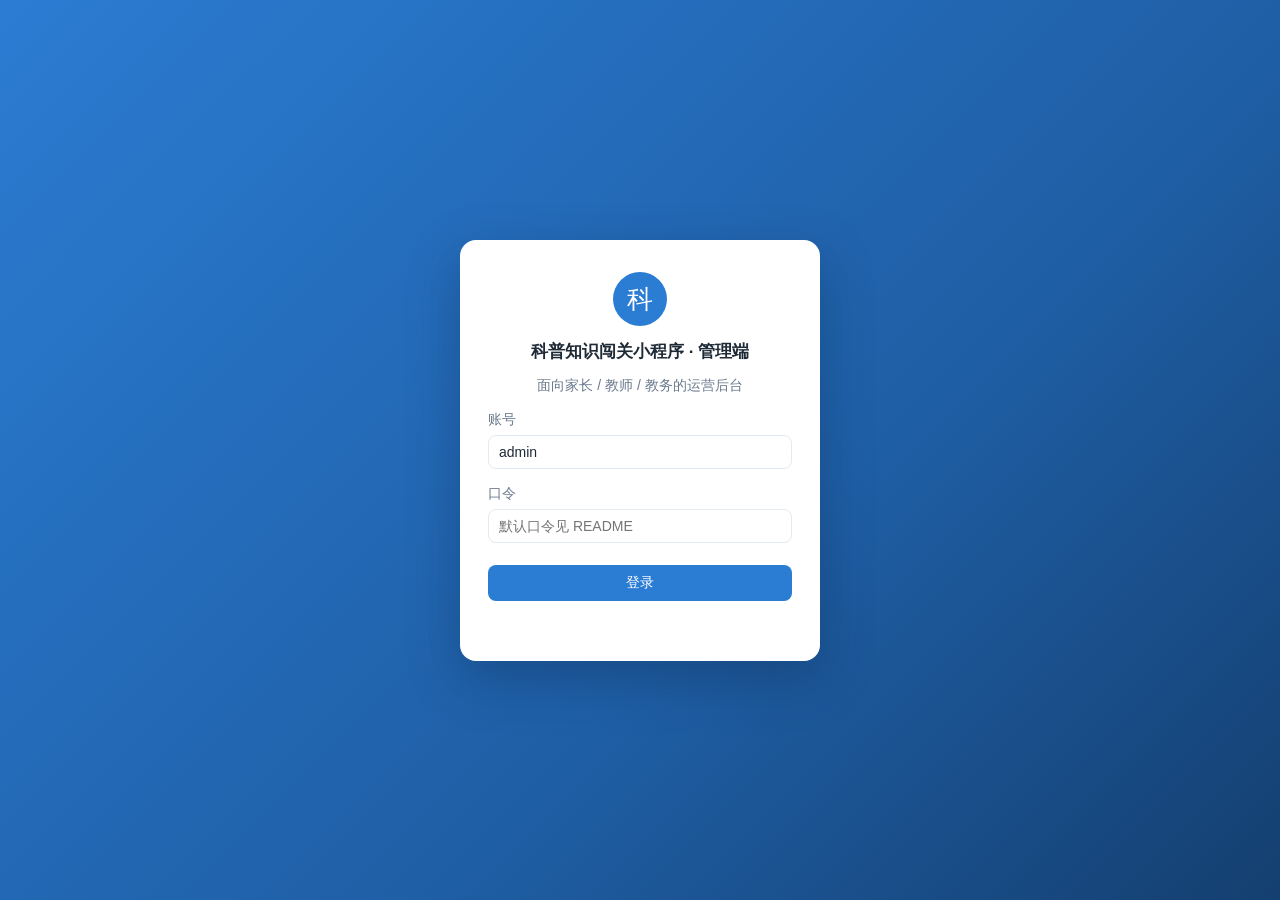
==== admin/index.html @ d108451b "﻿feat: 中小学生科普知识闯关小程序（毕业设计成品） 完整交付一套可运行的科普学习系统，含微信小程序学生端、Web 管理端、 FastAPI 服务端、论文正文与插图，以及可重复运行的接口冒烟测试。" ====
<!DOCTYPE html>
<html lang="zh-CN">
<head>
<meta charset="utf-8">
<meta name="viewport" content="width=device-width, initial-scale=1">
<title>科普知识闯关小程序 · 管理端</title>
<link rel="stylesheet" href="assets/admin.css">
</head>
<body>
<!-- 登录层 -->
<div id="login-layer" class="login-layer">
  <form id="login-form" class="login-card" autocomplete="off">
    <div class="login-logo">科</div>
    <h1>科普知识闯关小程序 · 管理端</h1>
    <p class="muted">面向家长 / 教师 / 教务的运营后台</p>
    <label>账号<input id="username" type="text" value="admin" required></label>
    <label>口令<input id="password" type="password" placeholder="默认口令见 README" required></label>
    <button class="btn btn-primary" type="submit">登录</button>
    <p id="login-msg" class="msg"></p>
  </form>
</div>

<!-- 主体 -->
<div id="app" class="app hidden">
  <aside class="sidebar">
    <div class="brand"><span class="brand-dot"></span> 闯关后台</div>
    <nav class="nav">
      <a href="#/dashboard" data-view="dashboard" class="active">运行看板</a>
      <a href="#/questions" data-view="questions">题库资源池</a>
      <a href="#/users" data-view="users">用户管理</a>
      <a href="#/sessions" data-view="sessions">闯关记录</a>
      <a href="#/logs" data-view="logs">操作日志</a>
    </nav>
    <div class="sidebar-foot">
      <span id="admin-name" class="muted"></span>
      <button id="logout" class="btn btn-ghost btn-sm">退出</button>
    </div>
  </aside>

  <main class="main">
    <!-- 运行看板 -->
    <section id="view-dashboard" class="view">
      <header class="view-head">
        <h2>运行看板</h2>
        <button class="btn btn-ghost btn-sm" onclick="Admin.loadDashboard()">刷新</button>
      </header>
      <div id="cards" class="cards"></div>
      <div class="panel">
        <div class="panel-head"><h3>近 7 天闯关量</h3></div>
        <div id="trend" class="trend"></div>
      </div>
      <div class="panel">
        <div class="panel-head"><h3>薄弱知识点 TOP 8</h3></div>
        <div id="weak" class="chips"></div>
      </div>
    </section>

    <!-- 题库资源池 -->
    <section id="view-questions" class="view hidden">
      <header class="view-head">
        <h2>题库资源池</h2>
        <div class="tools">
          <input id="q-keyword" class="input" placeholder="按题干 / 知识点搜索">
          <button class="btn btn-primary btn-sm" onclick="Admin.openQuestion()">新增题目</button>
        </div>
      </header>
      <p class="tip">资源池中的题目会在出题时被优先命中；未启用大模型 Key 时，它就是出题的主要来源。</p>
      <div class="panel"><table id="q-table" class="table"></table></div>
      <div id="q-pager" class="pager"></div>
    </section>

    <!-- 用户管理 -->
    <section id="view-users" class="view hidden">
      <header class="view-head">
        <h2>用户管理</h2>
        <div class="tools"><input id="u-keyword" class="input" placeholder="按昵称 / openid 搜索">
          <button class="btn btn-ghost btn-sm" onclick="Admin.loadUsers(1)">搜索</button></div>
      </header>
      <div class="panel"><table id="u-table" class="table"></table></div>
      <div id="u-pager" class="pager"></div>
    </section>

    <!-- 闯关记录 -->
    <section id="view-sessions" class="view hidden">
      <header class="view-head"><h2>闯关记录</h2>
        <button class="btn btn-ghost btn-sm" onclick="Admin.loadSessions(1)">刷新</button></header>
      <div class="panel"><table id="s-table" class="table"></table></div>
      <div id="s-pager" class="pager"></div>
    </section>

    <!-- 操作日志 -->
    <section id="view-logs" class="view hidden">
      <header class="view-head"><h2>操作日志</h2>
        <button class="btn btn-ghost btn-sm" onclick="Admin.loadLogs()">刷新</button></header>
      <div class="panel"><table id="l-table" class="table"></table></div>
    </section>
  </main>
</div>

<!-- 题目编辑弹层 -->
<div id="modal" class="modal hidden">
  <div class="modal-card">
    <div class="modal-head"><h3 id="modal-title">新增题目</h3>
      <button class="btn btn-ghost btn-sm" onclick="Admin.closeModal()">关闭</button></div>
    <div class="form-row">
      <label>主题<select id="f-theme">
        <option>天文</option><option>地理</option><option>生物</option>
        <option>物理</option><option>化学</option><option>科技</option><option>通用</option>
      </select></label>
      <label>学段<select id="f-grade">
        <option value="primary_low">小学低年级</option>
        <option value="primary_high" selected>小学高年级</option>
        <option value="junior">初中</option>
      </select></label>
      <label>难度<select id="f-difficulty">
        <option value="1">易</option><option value="2" selected>中</option><option value="3">难</option>
      </select></label>
    </div>
    <label class="block">题干<textarea id="f-stem" rows="2" placeholder="题干不超过 40 字（小学高年级）"></textarea></label>
    <label class="block">选项（每行一个，第一行为默认正确答案）<textarea id="f-options" rows="4"
      placeholder="选项A&#10;选项B&#10;选项C&#10;选项D"></textarea></label>
    <div class="form-row">
      <label>正确答案<select id="f-answer"></select></label>
      <label>知识点<input id="f-kp" type="text" placeholder="如：月球运动"></label>
      <label>状态<select id="f-enabled"><option value="1">启用</option><option value="0">停用</option></select></label>
    </div>
    <label class="block">解析<textarea id="f-analysis" rows="2" placeholder="用一句话讲清楚为什么"></textarea></label>
    <p id="modal-msg" class="msg"></p>
    <div class="modal-foot"><button class="btn btn-primary" onclick="Admin.saveQuestion()">保存</button></div>
  </div>
</div>

<script src="assets/admin.js"></script>
</body>
</html>
---- admin/assets/admin.css ----
/* 管理端样式：零依赖手写 CSS，不引入任何前端框架与外部字体 */
:root {
  --c-primary: #2b7cd3;
  --c-primary-dark: #1f5fa6;
  --c-ink: #1f2a37;
  --c-sub: #6b7a8d;
  --c-line: #e4eaf1;
  --c-bg: #f4f7fb;
  --c-card: #ffffff;
  --c-warn: #e8833a;
  --c-ok: #2e9e6b;
  --r: 10px;
}

* { box-sizing: border-box; }

body {
  margin: 0;
  font-family: "Microsoft YaHei", "PingFang SC", "Hiragino Sans GB", sans-serif;
  background: var(--c-bg);
  color: var(--c-ink);
  font-size: 14px;
}

.hidden { display: none !important; }
.muted { color: var(--c-sub); }

/* ---------- 登录层 ---------- */
.login-layer {
  position: fixed; inset: 0; display: flex; align-items: center; justify-content: center;
  background: linear-gradient(135deg, #2b7cd3 0%, #1f5fa6 60%, #143f70 100%);
}
.login-card {
  width: 360px; background: var(--c-card); border-radius: 16px; padding: 32px 28px;
  box-shadow: 0 18px 50px rgba(12, 40, 76, .35); text-align: center;
}
.login-logo {
  width: 54px; height: 54px; margin: 0 auto 14px; border-radius: 50%;
  background: var(--c-primary); color: #fff; font-size: 26px; line-height: 54px;
}
.login-card h1 { font-size: 17px; margin: 0 0 4px; }
.login-card label { display: block; text-align: left; margin: 16px 0 0; color: var(--c-sub); }
.login-card input { width: 100%; margin-top: 6px; }
.login-card .btn { width: 100%; margin-top: 22px; }
.msg { min-height: 18px; margin: 10px 0 0; color: var(--c-warn); font-size: 13px; }

/* ---------- 布局 ---------- */
.app { display: flex; min-height: 100vh; }
.sidebar {
  width: 210px; flex: 0 0 210px; background: #16324f; color: #d8e4f2;
  display: flex; flex-direction: column; padding: 18px 0;
}
.brand { font-size: 16px; font-weight: 700; padding: 0 20px 18px; color: #fff; }
.brand-dot {
  display: inline-block; width: 9px; height: 9px; border-radius: 50%;
  background: #ffca28; margin-right: 7px;
}
.nav { display: flex; flex-direction: column; }
.nav a {
  color: #b9cbe0; text-decoration: none; padding: 11px 20px; font-size: 14px;
  border-left: 3px solid transparent;
}
.nav a:hover { background: #1d3f63; color: #fff; }
.nav a.active { background: #1d3f63; color: #fff; border-left-color: #ffca28; }
.sidebar-foot {
  margin-top: auto; padding: 14px 20px 0; display: flex; align-items: center;
  justify-content: space-between; border-top: 1px solid #24466c;
}
.main { flex: 1; padding: 22px 26px 40px; min-width: 0; }
.view-head { display: flex; align-items: center; justify-content: space-between; margin-bottom: 14px; }
.view-head h2 { font-size: 19px; margin: 0; }
.tools { display: flex; gap: 8px; }
.tip { color: var(--c-sub); font-size: 13px; margin: -4px 0 14px; }

/* ---------- 控件 ---------- */
input, select, textarea {
  font-family: inherit; font-size: 14px; color: var(--c-ink);
  padding: 8px 10px; border: 1px solid var(--c-line); border-radius: 8px;
  background: #fff; outline: none;
}
input:focus, select:focus, textarea:focus { border-color: var(--c-primary); }
.input { min-width: 220px; }
.btn {
  border: 1px solid transparent; border-radius: 8px; padding: 8px 16px;
  font-size: 14px; cursor: pointer; font-family: inherit;
}
.btn-primary { background: var(--c-primary); color: #fff; }
.btn-primary:hover { background: var(--c-primary-dark); }
.btn-ghost { background: #fff; border-color: var(--c-line); color: var(--c-ink); }
.btn-ghost:hover { border-color: var(--c-primary); color: var(--c-primary); }
.btn-sm { padding: 5px 12px; font-size: 13px; }
.btn-danger { background: #fff; border-color: #f0c4c4; color: #c0392b; }
.btn-danger:hover { background: #fdf3f3; }

/* ---------- 看板 ---------- */
.cards { display: grid; grid-template-columns: repeat(auto-fill, minmax(190px, 1fr)); gap: 14px; margin-bottom: 20px; }
.card {
  background: var(--c-card); border-radius: var(--r); padding: 16px 18px;
  border: 1px solid var(--c-line);
}
.card .k { color: var(--c-sub); font-size: 13px; }
.card .v { font-size: 26px; font-weight: 700; margin-top: 8px; }
.card .s { color: var(--c-sub); font-size: 12px; margin-top: 6px; }
.panel { background: var(--c-card); border: 1px solid var(--c-line); border-radius: var(--r); padding: 16px 18px; margin-bottom: 18px; }
.panel-head { display: flex; align-items: center; justify-content: space-between; margin-bottom: 12px; }
.panel-head h3 { font-size: 15px; margin: 0; }
.trend { display: flex; align-items: flex-end; gap: 12px; height: 140px; padding-top: 8px; }
.trend .bar-wrap { flex: 1; display: flex; flex-direction: column; justify-content: flex-end; align-items: center; height: 100%; }
.trend .bar { width: 60%; background: linear-gradient(180deg, #4f9ee6, #2b7cd3); border-radius: 6px 6px 0 0; min-height: 3px; }
.trend .lbl { font-size: 12px; color: var(--c-sub); margin-top: 6px; }
.trend .num { font-size: 12px; color: var(--c-primary); font-weight: 700; }
.chips { display: flex; flex-wrap: wrap; gap: 8px; }
.chip {
  background: #fdf1e7; color: #a85a1c; border-radius: 999px; padding: 5px 12px; font-size: 13px;
}

/* ---------- 表格 ---------- */
.table { width: 100%; border-collapse: collapse; font-size: 13.5px; }
.table th, .table td { text-align: left; padding: 10px 10px; border-bottom: 1px solid var(--c-line); vertical-align: top; }
.table th { color: var(--c-sub); font-weight: 600; background: #fafcfe; }
.table tr:hover td { background: #fafcfe; }
.table .stem { max-width: 420px; }
.tag { display: inline-block; padding: 2px 9px; border-radius: 999px; font-size: 12px; background: #eef4fb; color: var(--c-primary); }
.tag-ok { background: #eaf7f0; color: var(--c-ok); }
.tag-off { background: #f4f5f7; color: var(--c-sub); }
.tag-warn { background: #fdf1e7; color: var(--c-warn); }
.pager { display: flex; gap: 8px; align-items: center; }
.pager button { border: 1px solid var(--c-line); background: #fff; border-radius: 8px; padding: 5px 12px; cursor: pointer; }
.pager button:disabled { color: #b9c2ce; cursor: not-allowed; }

/* ---------- 弹层 ---------- */
.modal { position: fixed; inset: 0; background: rgba(16, 32, 50, .48); display: flex; align-items: center; justify-content: center; padding: 20px; }
.modal-card { width: 620px; max-height: 90vh; overflow: auto; background: #fff; border-radius: 14px; padding: 20px 22px; }
.modal-head { display: flex; align-items: center; justify-content: space-between; margin-bottom: 14px; }
.modal-head h3 { margin: 0; font-size: 16px; }
.form-row { display: flex; gap: 14px; flex-wrap: wrap; margin-bottom: 12px; }
.form-row label { display: flex; flex-direction: column; gap: 6px; color: var(--c-sub); font-size: 13px; flex: 1; min-width: 140px; }
label.block { display: flex; flex-direction: column; gap: 6px; color: var(--c-sub); font-size: 13px; margin-bottom: 12px; }
label.block textarea { width: 100%; resize: vertical; }
.modal-foot { text-align: right; }
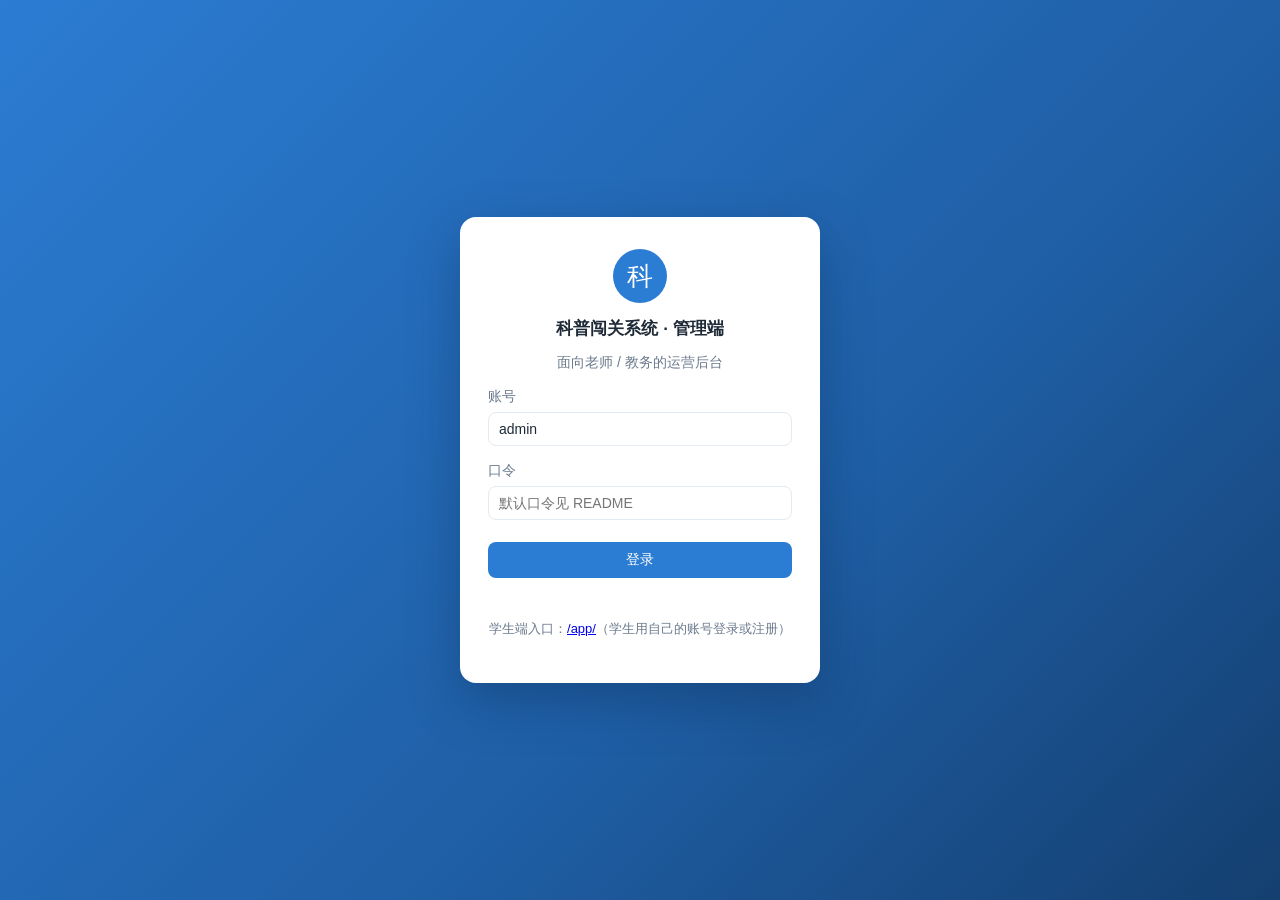
==== commit 9731c318: "（本次通过 GitHub API 上传，合并以下 8 个本地提交） ﻿学生账号体系 + 管理端答题详情分类面板，并修掉「错题收录不了」  学生端 - 入口页由「静默建游客账号」改成显式的登录 / 注册" ====
--- a/admin/index.html
+++ b/admin/index.html
@@ -5,18 +5,22 @@
 <meta name="viewport" content="width=device-width, initial-scale=1">
 <title>科普知识闯关小程序 · 管理端</title>
 <link rel="stylesheet" href="assets/admin.css">
+<script>window.APP_BASE = '/app/';</script>
 </head>
 <body>
 <!-- 登录层 -->
 <div id="login-layer" class="login-layer">
   <form id="login-form" class="login-card" autocomplete="off">
     <div class="login-logo">科</div>
-    <h1>科普知识闯关小程序 · 管理端</h1>
-    <p class="muted">面向家长 / 教师 / 教务的运营后台</p>
+    <h1>科普闯关系统 · 管理端</h1>
+    <p class="muted">面向老师 / 教务的运营后台</p>
     <label>账号<input id="username" type="text" value="admin" required></label>
     <label>口令<input id="password" type="password" placeholder="默认口令见 README" required></label>
     <button class="btn btn-primary" type="submit">登录</button>
     <p id="login-msg" class="msg"></p>
+    <p class="muted" style="margin-top:14px;font-size:13px">
+      学生端入口：<a href="/app/">/app/</a>（学生用自己的账号登录或注册）
+    </p>
   </form>
 </div>
 
@@ -60,11 +64,19 @@
       <header class="view-head">
         <h2>题库资源池</h2>
         <div class="tools">
+          <select id="q-grade" class="input" onchange="Admin.reloadQuestions()">
+            <option value="">全部学段</option>
+            <option value="primary_low">小学低年级</option>
+            <option value="primary_high">小学高年级</option>
+            <option value="junior">初中</option>
+          </select>
+          <select id="q-theme" class="input" onchange="Admin.reloadQuestions()"></select>
           <input id="q-keyword" class="input" placeholder="按题干 / 知识点搜索">
           <button class="btn btn-primary btn-sm" onclick="Admin.openQuestion()">新增题目</button>
         </div>
       </header>
-      <p class="tip">资源池中的题目会在出题时被优先命中；未启用大模型 Key 时，它就是出题的主要来源。</p>
+      <p class="tip">资源池按<b>主题 + 学段</b>分开管理：低年级与初中的题不能混用，
+        出题时会按学生当前学段过滤；未启用大模型 Key 时，它就是出题的主要来源。</p>
       <div class="panel"><table id="q-table" class="table"></table></div>
       <div id="q-pager" class="pager"></div>
     </section>
@@ -73,7 +85,7 @@
     <section id="view-users" class="view hidden">
       <header class="view-head">
         <h2>用户管理</h2>
-        <div class="tools"><input id="u-keyword" class="input" placeholder="按昵称 / openid 搜索">
+        <div class="tools"><input id="u-keyword" class="input" placeholder="按登录名 / 昵称搜索">
           <button class="btn btn-ghost btn-sm" onclick="Admin.loadUsers(1)">搜索</button></div>
       </header>
       <div class="panel"><table id="u-table" class="table"></table></div>
@@ -130,6 +142,15 @@
   </div>
 </div>
 
+<!-- 学生答题详情弹层 -->
+<div id="user-modal" class="modal hidden">
+  <div class="modal-card wide">
+    <div class="modal-head"><h3>学生答题信息</h3>
+      <button class="btn btn-ghost btn-sm" onclick="Admin.closeUserDetail()">关闭</button></div>
+    <div id="user-detail"></div>
+  </div>
+</div>
+
 <script src="assets/admin.js"></script>
 </body>
 </html>
--- a/admin/assets/admin.css
+++ b/admin/assets/admin.css
@@ -121,6 +121,11 @@
 .table tr:hover td { background: #fafcfe; }
 .table .stem { max-width: 420px; }
 .tag { display: inline-block; padding: 2px 9px; border-radius: 999px; font-size: 12px; background: #eef4fb; color: var(--c-primary); }
+/* 学段标签用颜色区分，扫一眼就知道这道题是给哪个学段的 */
+.tag-grade { font-weight: 600; }
+.g-primary_low { background: #eaf7f0; color: #2e9e6b; }
+.g-primary_high { background: #eef4fb; color: var(--c-primary); }
+.g-junior { background: #f3eefb; color: #6b4bc4; }
 .tag-ok { background: #eaf7f0; color: var(--c-ok); }
 .tag-off { background: #f4f5f7; color: var(--c-sub); }
 .tag-warn { background: #fdf1e7; color: var(--c-warn); }
@@ -131,6 +136,10 @@
 /* ---------- 弹层 ---------- */
 .modal { position: fixed; inset: 0; background: rgba(16, 32, 50, .48); display: flex; align-items: center; justify-content: center; padding: 20px; }
 .modal-card { width: 620px; max-height: 90vh; overflow: auto; background: #fff; border-radius: 14px; padding: 20px 22px; }
+/* 学生答题详情的弹层要更宽：里面有两张表格 */
+.modal-card.wide { width: min(1080px, 94vw); }
+.detail-cards { grid-template-columns: repeat(auto-fill, minmax(150px, 1fr)); margin-bottom: 16px; }
+.detail-head { display: flex; align-items: flex-start; justify-content: space-between; margin-bottom: 14px; }
 .modal-head { display: flex; align-items: center; justify-content: space-between; margin-bottom: 14px; }
 .modal-head h3 { margin: 0; font-size: 16px; }
 .form-row { display: flex; gap: 14px; flex-wrap: wrap; margin-bottom: 12px; }
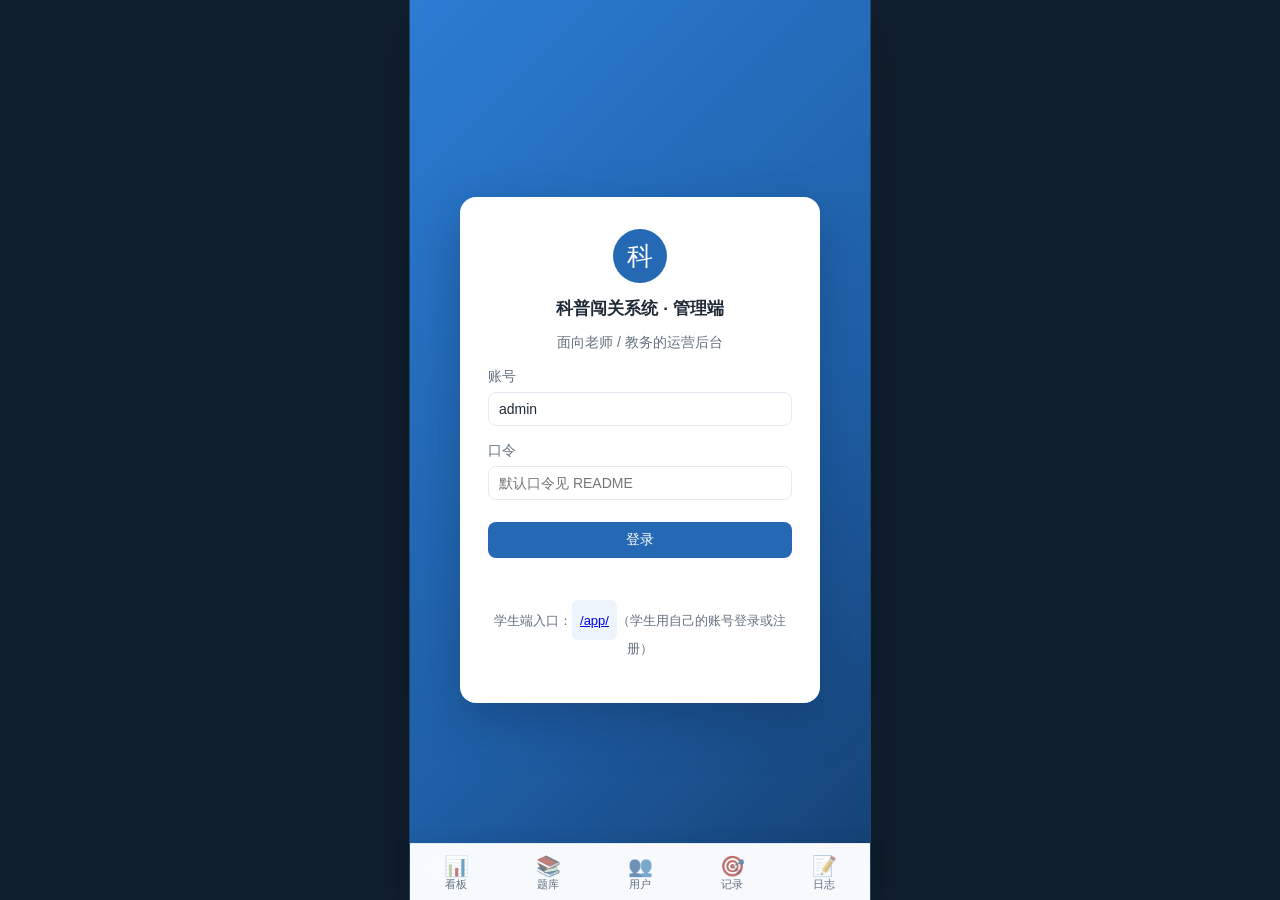
==== commit e786ec60: "（本次通过 GitHub API 上传，合并以下 31 个本地提交） ﻿feat(admin): 管理端也改成手机页面形态（460px 中轴 + 底部标签栏）  按要求把两端统一成小程序那样的手机版，" ====
--- a/admin/index.html
+++ b/admin/index.html
@@ -151,6 +151,17 @@
   </div>
 </div>
 
+<!-- 底部标签栏：与侧栏导航同源（都用 data-view），
+     手机上替代侧栏；电脑上同样显示，整页收成手机形态。
+     图标用 emoji，与小程序端的视觉保持一致。 -->
+<nav class="tabbar" aria-label="后台导航">
+  <a href="#/dashboard" data-view="dashboard"><span class="tb-ico" aria-hidden="true">📊</span><span class="tb-txt">看板</span></a>
+  <a href="#/questions" data-view="questions"><span class="tb-ico" aria-hidden="true">📚</span><span class="tb-txt">题库</span></a>
+  <a href="#/users" data-view="users"><span class="tb-ico" aria-hidden="true">👥</span><span class="tb-txt">用户</span></a>
+  <a href="#/sessions" data-view="sessions"><span class="tb-ico" aria-hidden="true">🎯</span><span class="tb-txt">记录</span></a>
+  <a href="#/logs" data-view="logs"><span class="tb-ico" aria-hidden="true">📝</span><span class="tb-txt">日志</span></a>
+</nav>
+
 <script src="assets/admin.js"></script>
 </body>
 </html>
--- a/admin/assets/admin.css
+++ b/admin/assets/admin.css
@@ -1,14 +1,22 @@
 /* 管理端样式：零依赖手写 CSS，不引入任何前端框架与外部字体 */
+/* 配色说明：这几个颜色都按 WCAG AA（正文 4.5:1）实测调过。
+   改之前的问题——全部只在 2.4~4.4:1 之间，看起来"还行"但确实不达标：
+     --c-primary #2b7cd3：白字压 4.26，作为标签文字压浅蓝底 3.85
+     --c-sub     #6b7a8d：白底 4.38、页面浅底 4.08（表头、指标名、提示文字都用它）
+     --c-ok      #2e9e6b：压绿色浅底 3.06
+     --c-warn    #e8833a：压橙色浅底 2.44（最差的一个）
+   现在分别调到 5.58 / 5.05 / 4.99 / 4.72。色调没变，只是各压深一档。
+   守这条的工具是 tools/audit_ui.py（会真的在浏览器里量出来）。 */
 :root {
-  --c-primary: #2b7cd3;
+  --c-primary: #2569b5;
   --c-primary-dark: #1f5fa6;
   --c-ink: #1f2a37;
-  --c-sub: #6b7a8d;
+  --c-sub: #63707f;
   --c-line: #e4eaf1;
   --c-bg: #f4f7fb;
   --c-card: #ffffff;
-  --c-warn: #e8833a;
-  --c-ok: #2e9e6b;
+  --c-warn: #a85618;
+  --c-ok: #21774f;
   --r: 10px;
 }
 
@@ -83,12 +91,16 @@
 .btn {
   border: 1px solid transparent; border-radius: 8px; padding: 8px 16px;
   font-size: 14px; cursor: pointer; font-family: inherit;
+  /* 最小高度 34px：原来小按钮只有 29px 高，「退出」「刷新」这类相邻按钮
+     很容易点偏。WCAG 2.5.8 的硬底线是 24px，但 34px 用鼠标舒服得多，
+     也留出了触屏（老师用平板看数据）的余地。 */
+  min-height: 34px;
 }
 .btn-primary { background: var(--c-primary); color: #fff; }
 .btn-primary:hover { background: var(--c-primary-dark); }
 .btn-ghost { background: #fff; border-color: var(--c-line); color: var(--c-ink); }
 .btn-ghost:hover { border-color: var(--c-primary); color: var(--c-primary); }
-.btn-sm { padding: 5px 12px; font-size: 13px; }
+.btn-sm { padding: 6px 12px; font-size: 13px; min-height: 32px; }
 .btn-danger { background: #fff; border-color: #f0c4c4; color: #c0392b; }
 .btn-danger:hover { background: #fdf3f3; }
 
@@ -121,16 +133,21 @@
 .table tr:hover td { background: #fafcfe; }
 .table .stem { max-width: 420px; }
 .tag { display: inline-block; padding: 2px 9px; border-radius: 999px; font-size: 12px; background: #eef4fb; color: var(--c-primary); }
-/* 学段标签用颜色区分，扫一眼就知道这道题是给哪个学段的 */
+/* 学段标签用颜色区分，扫一眼就知道这道题是给哪个学段的。
+   颜色一律走变量，别在标签里写死字面值——.g-primary_low 原来写死了旧的 #2e9e6b，
+   改 --c-ok 时漏掉了它，对比度仍然是 3.06:1（复测才发现）。 */
 .tag-grade { font-weight: 600; }
-.g-primary_low { background: #eaf7f0; color: #2e9e6b; }
+.g-primary_low { background: #eaf7f0; color: var(--c-ok); }
 .g-primary_high { background: #eef4fb; color: var(--c-primary); }
 .g-junior { background: #f3eefb; color: #6b4bc4; }
 .tag-ok { background: #eaf7f0; color: var(--c-ok); }
 .tag-off { background: #f4f5f7; color: var(--c-sub); }
 .tag-warn { background: #fdf1e7; color: var(--c-warn); }
 .pager { display: flex; gap: 8px; align-items: center; }
-.pager button { border: 1px solid var(--c-line); background: #fff; border-radius: 8px; padding: 5px 12px; cursor: pointer; }
+.pager button {
+  border: 1px solid var(--c-line); background: #fff; border-radius: 8px;
+  padding: 6px 12px; cursor: pointer; min-height: 32px;
+}
 .pager button:disabled { color: #b9c2ce; cursor: not-allowed; }
 
 /* ---------- 弹层 ---------- */
@@ -147,3 +164,345 @@
 label.block { display: flex; flex-direction: column; gap: 6px; color: var(--c-sub); font-size: 13px; margin-bottom: 12px; }
 label.block textarea { width: 100%; resize: vertical; }
 .modal-foot { text-align: right; }
+
+/* ============================================================
+   手机适配层
+   ------------------------------------------------------------
+   管理端原本只按桌面做：侧栏固定 210px、表格不设最小宽度、
+   弹层固定 620px，在 390px 宽的手机上会横向溢出到看不见右边。
+   这一层把它改成：
+
+   1. 侧栏在 900px 以下变成顶部横条，导航项可横向滑动（拇指够得到）；
+   2. 主体单列，筛选条换行，输入框撑满；
+   3. 表格放进可横向滚动的面板，并给表格设最小宽度 —— 宁可左右滑，
+      也不要把 6 列压成看不清的一列；
+   4. 弹层改成全宽、贴顶部，避免超出屏幕高度后底部按钮点不到；
+   5. 输入框字号提到 16px，iOS 聚焦时不会自动放大页面。
+
+   顺序：媒体查询不改优先级，必须放在文件末尾。
+   ============================================================ */
+
+html {
+  -webkit-text-size-adjust: 100%;
+  text-size-adjust: 100%;
+}
+body {
+  -webkit-tap-highlight-color: transparent;
+  overscroll-behavior-y: contain;
+}
+button, a, .btn, input, select, textarea, .pager button {
+  touch-action: manipulation;
+}
+
+@media (max-width: 900px) {
+  /* 1. 侧栏 → 顶部横条 */
+  .app {
+    flex-direction: column;
+    min-height: 100dvh;
+  }
+  .sidebar {
+    width: 100%;
+    flex: 0 0 auto;
+    position: sticky;
+    top: 0;
+    z-index: 20;
+    padding: calc(10px + env(safe-area-inset-top, 0px)) 12px 8px;
+  }
+  /* 顶部原来占三行（品牌 / 导航 / 账号退出），手机上白吃掉约 40px。
+     改成两行：品牌与「退出」并排，导航独占第二行。 */
+  .sidebar {
+    display: flex;
+    /* 基础规则是 column（桌面端的竖排侧栏），这里必须显式改成 row，
+       否则 flex-wrap 会按「列」方向换行，flex-basis:100% 算的是高度，
+       导航条会被挤到视口外 3px。第一版就漏了这一行。 */
+    flex-direction: row;
+    flex-wrap: wrap;
+    align-items: center;
+    gap: 6px 10px;
+  }
+  .sidebar .brand { margin-bottom: 0; font-size: 15px; flex: 1 1 auto; }
+  .nav {
+    order: 3;
+    flex: 0 0 100%;
+    flex-direction: row;
+    gap: 2px;
+    overflow-x: auto;
+    scrollbar-width: none;
+    -webkit-overflow-scrolling: touch;
+  }
+  .nav::-webkit-scrollbar { display: none; }
+  .nav a {
+    border-left-width: 0;
+    border-bottom: 3px solid transparent;
+    padding: 10px 12px;
+    min-height: 44px;
+    display: inline-flex;
+    align-items: center;
+    white-space: nowrap;
+    font-size: 14px;
+    border-radius: 8px 8px 0 0;
+  }
+  .nav a.active {
+    border-left-color: transparent;
+    border-bottom-color: #ffca28;
+  }
+  .sidebar-foot {
+    order: 2;
+    flex: 0 0 auto;
+    padding: 0;
+    font-size: 13px;
+    display: flex;
+    align-items: center;
+    gap: 8px;
+  }
+
+  /* 2. 主体单列 */
+  .main {
+    padding: 14px 12px calc(24px + env(safe-area-inset-bottom, 0px));
+  }
+  .view-head {
+    flex-wrap: wrap;
+    gap: 10px;
+  }
+  .view-head h2 { font-size: 18px; }
+  .tools {
+    flex-wrap: wrap;
+    width: 100%;
+    gap: 8px;
+  }
+  .tools .input { flex: 1 1 140px; min-width: 0; }
+  .tools .btn { flex: 0 0 auto; }
+
+  /* 5. 表单控件 16px，防 iOS 聚焦缩放 */
+  input, select, textarea {
+    font-size: 16px;
+    min-height: 44px;
+  }
+  .input { min-width: 0; }
+  .btn { min-height: 44px; }
+  .btn-sm { min-height: 40px; font-size: 14px; }
+  /* 分页按钮不是 .btn，之前漏了：32px 高，手指不好点 */
+  .pager button { min-height: 40px; font-size: 14px; padding: 6px 12px; }
+
+  /* 3. 表格：面板横向滚动 + 表格最小宽度 */
+  .panel {
+    overflow-x: auto;
+    -webkit-overflow-scrolling: touch;
+    padding: 12px 12px;
+  }
+  .table { min-width: 620px; }
+  .table .stem { max-width: none; }
+  .cards { grid-template-columns: repeat(auto-fill, minmax(140px, 1fr)); gap: 10px; }
+  .trend { height: 110px; gap: 8px; }
+
+  /* 4. 弹层全宽、贴顶 */
+  .modal {
+    padding: 10px;
+    align-items: flex-start;
+  }
+  .modal-card {
+    width: 100%;
+    max-width: 100%;
+    max-height: 92dvh;
+    padding: 16px;
+    border-radius: 12px;
+  }
+  .modal-card.wide { width: 100%; }
+  .modal-foot { position: sticky; bottom: 0; background: #fff; padding-top: 10px; }
+  .form-row { gap: 10px; }
+  .form-row label { min-width: 100%; }
+
+  /* 登录卡在窄屏留边 */
+  .login-layer { padding: 16px; }
+  .login-card {
+    width: min(360px, 94vw);
+    padding: 26px 20px;
+  }
+}
+
+@media (max-width: 400px) {
+  .table { min-width: 540px; font-size: 13px; }
+  .table th, .table td { padding: 9px 8px; }
+  .login-card { padding: 20px 16px; }
+  .cards { grid-template-columns: repeat(auto-fill, minmax(120px, 1fr)); }
+  .nav a { padding: 10px 10px; font-size: 13px; }
+}
+
+/* 横屏手机：竖向空间紧，压缩顶部 */
+@media (max-width: 900px) and (max-height: 480px) {
+  .sidebar { padding-top: 6px; padding-bottom: 4px; }
+  .sidebar .brand { display: none; }
+  .nav a { min-height: 38px; padding: 6px 10px; }
+  .modal-card { max-height: 96dvh; }
+}
+/* 登录页脚的「/app/」是个裸行内链接，自然尺寸只有 35×17，
+   手机上几乎点不中。做成带内边距的小胶囊。 */
+.login-card .muted a {
+  display: inline-flex;
+  align-items: center;
+  min-height: 40px;
+  padding: 0 8px;
+  border-radius: 6px;
+  background: #eef4fb;
+}
+
+/* ============================================================
+   统一「手机形态」：不论窗口多宽，整页都是小程序那样的手机版
+   ------------------------------------------------------------
+   之前管理端只在 ≤900px 时把侧栏挪到顶部，电脑上仍是宽屏后台。
+   按要求改成：整页收成 460px 中轴，导航统一走底部标签栏，
+   与小程序端的观感一致。侧栏里的竖排导航因此收起。
+
+   表格仍是横向滚动 —— 460px 放不下 6 列，压成一列会看不清。
+   ============================================================ */
+
+/* 侧栏导航由底部标签栏接管 */
+.nav { display: none !important; }
+
+/* 基础规则 .app 是 row（桌面左右分栏），这里统一改成竖排：
+   侧栏在上当标题栏，主区在下。原来只在 ≤900px 的媒体块里改过，
+   宽屏下就会侧栏占满整行、主区被挤没。 */
+.app { flex-direction: column; }
+
+/* 下面这几条原来只写在 ≤900px 的媒体块里，所以宽屏下不生效。
+   现在整页永远是 460px 中轴，宽屏同样需要它们，提到全局。 */
+
+/* 表格：460px 放不下六列，宁可左右滑也不压成一列看不清 */
+.panel { overflow-x: auto; -webkit-overflow-scrolling: touch; }
+.table { min-width: 600px; }
+.table .stem { max-width: none; }
+
+/* 标题栏与筛选条换行，别把输入框挤出屏幕 */
+.view-head { flex-wrap: wrap; gap: 10px; }
+.tools { flex-wrap: wrap; gap: 8px; }
+
+/* 弹层同样收进中轴，否则会在中轴外面盖住整个视口 */
+.modal {
+  left: 50%;
+  right: auto;
+  transform: translateX(-50%);
+  width: 100%;
+  max-width: 460px;
+  padding: 12px;
+  align-items: flex-start;
+}
+.modal-card {
+  width: 100%;
+  max-width: 100%;
+  max-height: 92dvh;
+  padding: 16px;
+}
+.modal-card.wide { width: 100%; }
+.form-row label { min-width: 100%; }
+
+/* 登录层原本 position:fixed inset:0，会铺满整个视口；
+   现在整页是一条 460px 中轴，登录层也跟着收进中轴里。 */
+.login-layer {
+  left: 50%;
+  right: auto;
+  transform: translateX(-50%);
+  width: 100%;
+  max-width: 460px;
+}
+
+/* 顶部只留一行：品牌 + 账号 + 退出 */
+.sidebar {
+  flex: 0 0 auto;
+  width: 100%;
+  flex-direction: row;
+  align-items: center;
+  gap: 10px;
+  padding: 10px 14px;
+  padding-top: calc(10px + env(safe-area-inset-top, 0px));
+}
+.sidebar .brand {
+  flex: 1 1 auto;
+  margin: 0;
+  padding: 0;
+  font-size: 15px;
+}
+.sidebar-foot {
+  order: 2;
+  flex: 0 0 auto;
+  margin: 0;
+  padding: 0;
+  border-top: 0;
+  gap: 8px;
+  display: flex;
+  align-items: center;
+}
+
+/* ---------- 底部标签栏 ---------- */
+.tabbar {
+  display: flex;
+  position: fixed;
+  left: 50%;
+  bottom: 0;
+  transform: translateX(-50%);
+  width: 100%;
+  max-width: 460px;
+  z-index: 30;
+  background: rgba(255, 255, 255, .97);
+  border-top: 1px solid var(--c-line);
+  box-shadow: 0 -2px 14px rgba(20, 45, 70, .10);
+  padding-bottom: env(safe-area-inset-bottom, 0px);
+  -webkit-backdrop-filter: saturate(1.6) blur(12px);
+  backdrop-filter: saturate(1.6) blur(12px);
+}
+.tabbar a {
+  position: relative;
+  flex: 1 1 0;
+  min-width: 0;
+  display: flex;
+  flex-direction: column;
+  align-items: center;
+  justify-content: center;
+  gap: 2px;
+  min-height: 56px;
+  padding: 7px 2px 5px;
+  color: var(--c-sub);
+  text-decoration: none;
+  font-size: 11px;
+  line-height: 1.15;
+  touch-action: manipulation;
+}
+.tabbar .tb-ico {
+  font-size: 20px;
+  line-height: 1;
+  filter: grayscale(.5) opacity(.75);
+  transition: filter .12s ease, transform .12s ease;
+}
+.tabbar a.active { color: var(--c-primary); font-weight: 700; }
+.tabbar a.active .tb-ico { filter: none; transform: translateY(-1px); }
+.tabbar a.active::after {
+  content: ";
+  position: absolute;
+  top: 0; left: 50%;
+  width: 22px; height: 3px;
+  border-radius: 0 0 3px 3px;
+  background: var(--c-primary);
+  transform: translateX(-50%);
+}
+.tabbar a:active { background: #eef4fb; }
+
+/* ---------- 中轴：宽屏也是手机 ---------- */
+@media (min-width: 641px) {
+  html { background: #101f2f; }
+  body {
+    max-width: 460px;
+    margin: 0 auto;
+    min-height: 100vh;
+    background: var(--c-bg);
+    box-shadow: 0 0 0 1px #24466c, 0 20px 60px rgba(0, 0, 0, .28);
+  }
+  .app { min-height: 100vh; }
+  /* 内容给标签栏让位 */
+  .main { padding: 14px 12px 86px; }
+  .sidebar { max-width: 460px; margin: 0 auto; }
+  .login-card { width: min(360px, 86vw); }
+}
+
+/* 手机上同样给标签栏让位 */
+@media (max-width: 640px) {
+  .main { padding-bottom: 86px; }
+}
